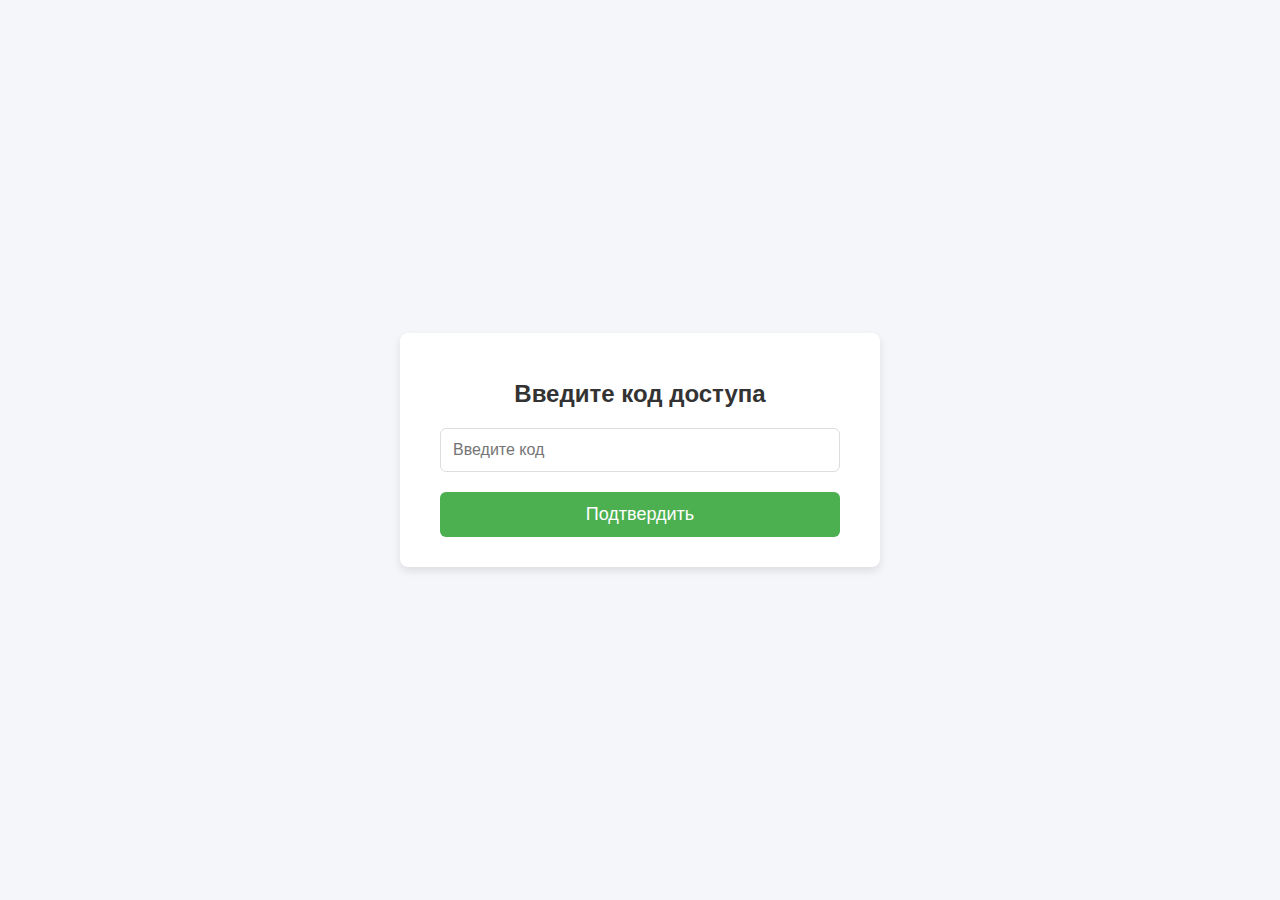
==== index.html @ d69b1e89 "4" ====
<!DOCTYPE html>
<html lang="ru">
<head>
    <meta charset="UTF-8">
    <meta name="viewport" content="width=device-width, initial-scale=1.0">
    <title>Доступ к сайту</title>
    <link rel="stylesheet" href="passwordweb.css">
</head>
<body>
    <div class="container">
        <div class="form-container">
            <h1>Введите код доступа</h1>
            <input type="text" id="accessCode" placeholder="Введите код" class="input-field">
            <button id="submitCode" class="submit-btn">Подтвердить</button>
            <p id="error-message" class="error-message">Неверный код. Попробуйте снова.</p>
        </div>
    </div>

    <script>
        // Массив с кодами доступа
        const validCodes = [
            "nLEVCUj","gUNKiT8","mAq30Of","RgHESle","ZBkXUNX","79up6y6","qZi2Q8d","sBytpMW","B3uyL9g","xdFmOV0","tmd97jV","jXglW4I","8IXfkWJ","FcDhTmD","H5zC7sL","x07ID1y","qHQLa1n","dVUEWKM","7cirZTo","juSJYr4","YDMPNwN","QrLvOc9","3YcCXbS","4rJbppu","AvTaXfV","YqE2pNQ","zdCwlym","XO4W4Bs","az2KF0i","qXfHTOa","Er2lRjx","stla8vy","6esI3r9","teU5Y5E","exESJco","Qh8ryYk","Boz3F9g","DF3vat5","nZhtaOZ","BrhosHf","9Tku01m","BCsNerW","1PGphsL","XtIs3n4","1FQAWQg","Sdqzlkt","Sda32fn","VeUi9zp","qalrLam","FWNeVwm"
        ];

        document.getElementById("submitCode").addEventListener("click", function() {
            const enteredCode = document.getElementById("accessCode").value;
            const errorMessage = document.getElementById("error-message");

            if (validCodes.includes(enteredCode)) {
                // Если код правильный, перенаправляем пользователя на сайт
                window.location.href = "main.html"; // Замените на адрес вашего сайта
            } else {
                // Если код неправильный, показываем ошибку
                errorMessage.style.display = "block";
            }
        });
    </script>
</body>
</html>
---- passwordweb.css ----
/* Общие стили для страницы */
body {
    font-family: 'Arial', sans-serif;
    margin: 0;
    padding: 0;
    background-color: #f4f6f9;
    display: flex;
    justify-content: center;
    align-items: center;
    height: 100vh;
    color: #333;
}

/* Контейнер для формы */
.container {
    display: flex;
    justify-content: center;
    align-items: center;
    height: 100%;
    width: 100%;
}

/* Форма для ввода */
.form-container {
    background-color: #fff;
    padding: 30px 40px;
    border-radius: 8px;
    box-shadow: 0 4px 8px rgba(0, 0, 0, 0.1);
    text-align: center;
    width: 100%;
    max-width: 400px;
}

.form-container h1 {
    font-size: 24px;
    color: #333;
    margin-bottom: 20px;
}

.input-field {
    width: 100%;
    padding: 12px;
    font-size: 16px;
    margin-bottom: 20px;
    border: 1px solid #ddd;
    border-radius: 6px;
    box-sizing: border-box;
    transition: border-color 0.3s;
}

.input-field:focus {
    outline: none;
    border-color: #4CAF50;
}

.submit-btn {
    width: 100%;
    padding: 12px;
    background-color: #4CAF50;
    color: white;
    font-size: 18px;
    border: none;
    border-radius: 6px;
    cursor: pointer;
    transition: background-color 0.3s;
}

.submit-btn:hover {
    background-color: #45a049;
}

/* Сообщение об ошибке */
.error-message {
    color: red;
    margin-top: 20px;
    display: none;
    font-size: 14px;
}
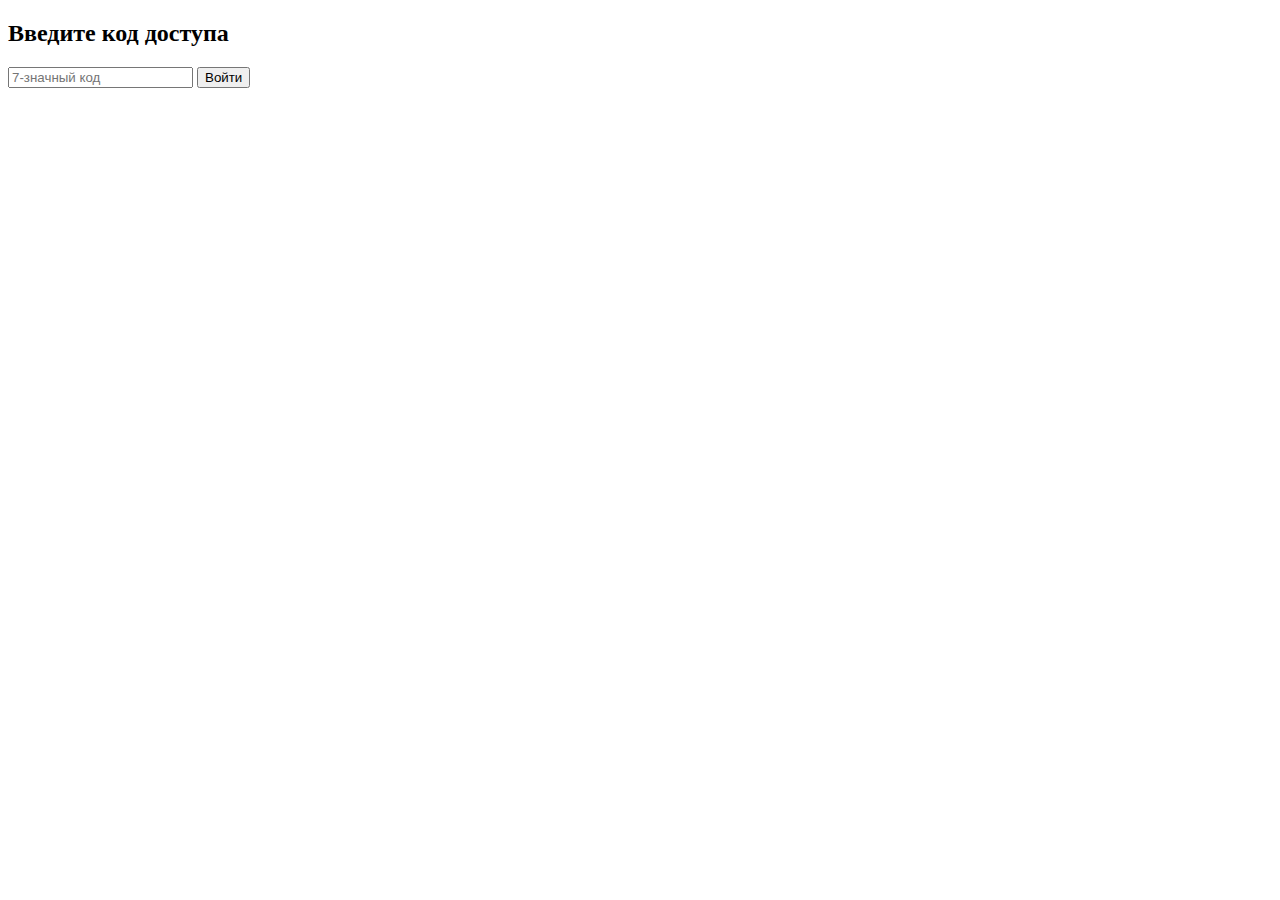
==== commit e3666403: "x2" ====
--- a/index.html
+++ b/index.html
@@ -3,37 +3,16 @@
 <head>
     <meta charset="UTF-8">
     <meta name="viewport" content="width=device-width, initial-scale=1.0">
-    <title>Доступ к сайту</title>
-    <link rel="stylesheet" href="passwordweb.css">
+    <title>Вход</title>
+    <link rel="stylesheet" href="styles.css">
+    <script defer src="script.js"></script>
 </head>
 <body>
     <div class="container">
-        <div class="form-container">
-            <h1>Введите код доступа</h1>
-            <input type="text" id="accessCode" placeholder="Введите код" class="input-field">
-            <button id="submitCode" class="submit-btn">Подтвердить</button>
-            <p id="error-message" class="error-message">Неверный код. Попробуйте снова.</p>
-        </div>
+        <h2>Введите код доступа</h2>
+        <input type="text" id="accessCode" maxlength="7" placeholder="7-значный код">
+        <button onclick="checkCode()">Войти</button>
+        <p id="errorMessage" class="error"></p>
     </div>
-
-    <script>
-        // Массив с кодами доступа
-        const validCodes = [
-            "nLEVCUj","gUNKiT8","mAq30Of","RgHESle","ZBkXUNX","79up6y6","qZi2Q8d","sBytpMW","B3uyL9g","xdFmOV0","tmd97jV","jXglW4I","8IXfkWJ","FcDhTmD","H5zC7sL","x07ID1y","qHQLa1n","dVUEWKM","7cirZTo","juSJYr4","YDMPNwN","QrLvOc9","3YcCXbS","4rJbppu","AvTaXfV","YqE2pNQ","zdCwlym","XO4W4Bs","az2KF0i","qXfHTOa","Er2lRjx","stla8vy","6esI3r9","teU5Y5E","exESJco","Qh8ryYk","Boz3F9g","DF3vat5","nZhtaOZ","BrhosHf","9Tku01m","BCsNerW","1PGphsL","XtIs3n4","1FQAWQg","Sdqzlkt","Sda32fn","VeUi9zp","qalrLam","FWNeVwm"
-        ];
-
-        document.getElementById("submitCode").addEventListener("click", function() {
-            const enteredCode = document.getElementById("accessCode").value;
-            const errorMessage = document.getElementById("error-message");
-
-            if (validCodes.includes(enteredCode)) {
-                // Если код правильный, перенаправляем пользователя на сайт
-                window.location.href = "main.html"; // Замените на адрес вашего сайта
-            } else {
-                // Если код неправильный, показываем ошибку
-                errorMessage.style.display = "block";
-            }
-        });
-    </script>
 </body>
-</html>
+</html>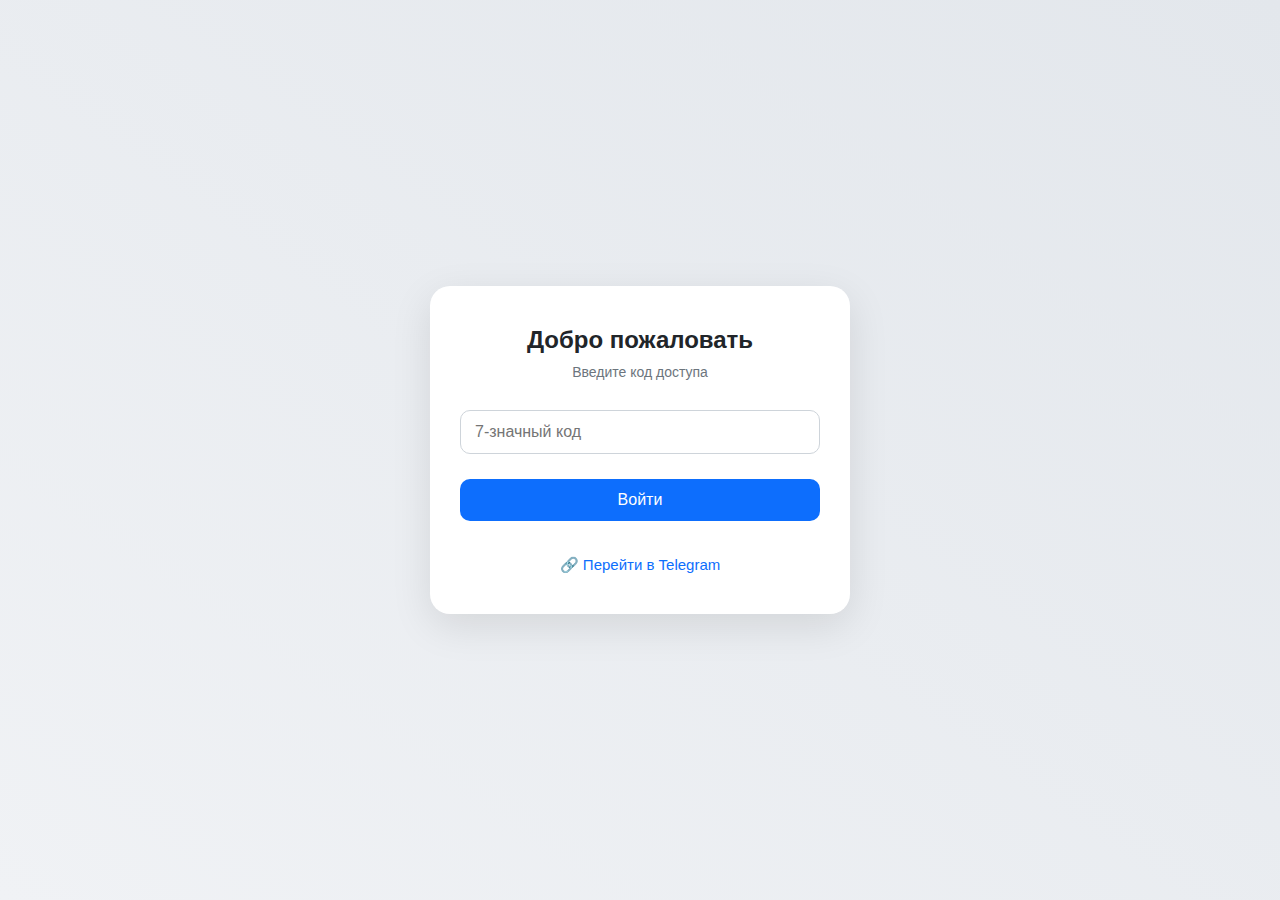
==== commit f56a0a70: "12" ====
--- a/index.html
+++ b/index.html
@@ -8,11 +8,13 @@
     <script defer src="script.js"></script>
 </head>
 <body>
-    <div class="container">
-        <h2>Введите код доступа</h2>
+    <div class="card">
+        <h1>Добро пожаловать</h1>
+        <p class="subtitle">Введите код доступа</p>
         <input type="text" id="accessCode" maxlength="7" placeholder="7-значный код">
         <button onclick="checkCode()">Войти</button>
         <p id="errorMessage" class="error"></p>
+        <a class="telegram-link" href="https://t.me/sbpfreeticket" target="_blank">🔗 Перейти в Telegram</a>
     </div>
 </body>
-</html>+</html>
--- a/styles.css
+++ b/styles.css
@@ -0,0 +1,96 @@
+/* Базовая стилизация */
+* {
+    margin: 0;
+    padding: 0;
+    box-sizing: border-box;
+}
+
+body {
+    font-family: "Inter", "Segoe UI", Tahoma, sans-serif;
+    background: linear-gradient(to right top, #f0f2f5, #e3e7ec);
+    height: 100vh;
+    display: flex;
+    justify-content: center;
+    align-items: center;
+}
+
+/* Карточка */
+.card {
+    background: #fff;
+    padding: 40px 30px;
+    border-radius: 20px;
+    box-shadow: 0 12px 40px rgba(0, 0, 0, 0.1);
+    width: 100%;
+    max-width: 420px;
+    display: flex;
+    flex-direction: column;
+    align-items: center;
+}
+
+/* Заголовки */
+h1 {
+    font-size: 24px;
+    color: #212529;
+    margin-bottom: 10px;
+}
+
+.subtitle {
+    font-size: 14px;
+    color: #6c757d;
+    margin-bottom: 20px;
+}
+
+/* Инпуты и селекты */
+input, select {
+    width: 100%;
+    padding: 12px 14px;
+    margin: 10px 0;
+    font-size: 16px;
+    border: 1px solid #ced4da;
+    border-radius: 10px;
+    transition: 0.2s;
+}
+
+input:focus, select:focus {
+    border-color: #0d6efd;
+    outline: none;
+}
+
+/* Кнопка */
+button {
+    width: 100%;
+    padding: 12px;
+    margin-top: 15px;
+    font-size: 16px;
+    font-weight: 500;
+    background-color: #0d6efd;
+    color: white;
+    border: none;
+    border-radius: 10px;
+    cursor: pointer;
+    transition: background-color 0.25s;
+}
+
+button:hover {
+    background-color: #0b5ed7;
+}
+
+/* Ошибка */
+.error {
+    margin-top: 10px;
+    color: #e03131;
+    font-size: 14px;
+}
+
+/* Telegram-ссылка */
+.telegram-link {
+    margin-top: 25px;
+    color: #0d6efd;
+    text-decoration: none;
+    font-size: 15px;
+    transition: opacity 0.2s ease;
+}
+
+.telegram-link:hover {
+    opacity: 0.7;
+}
